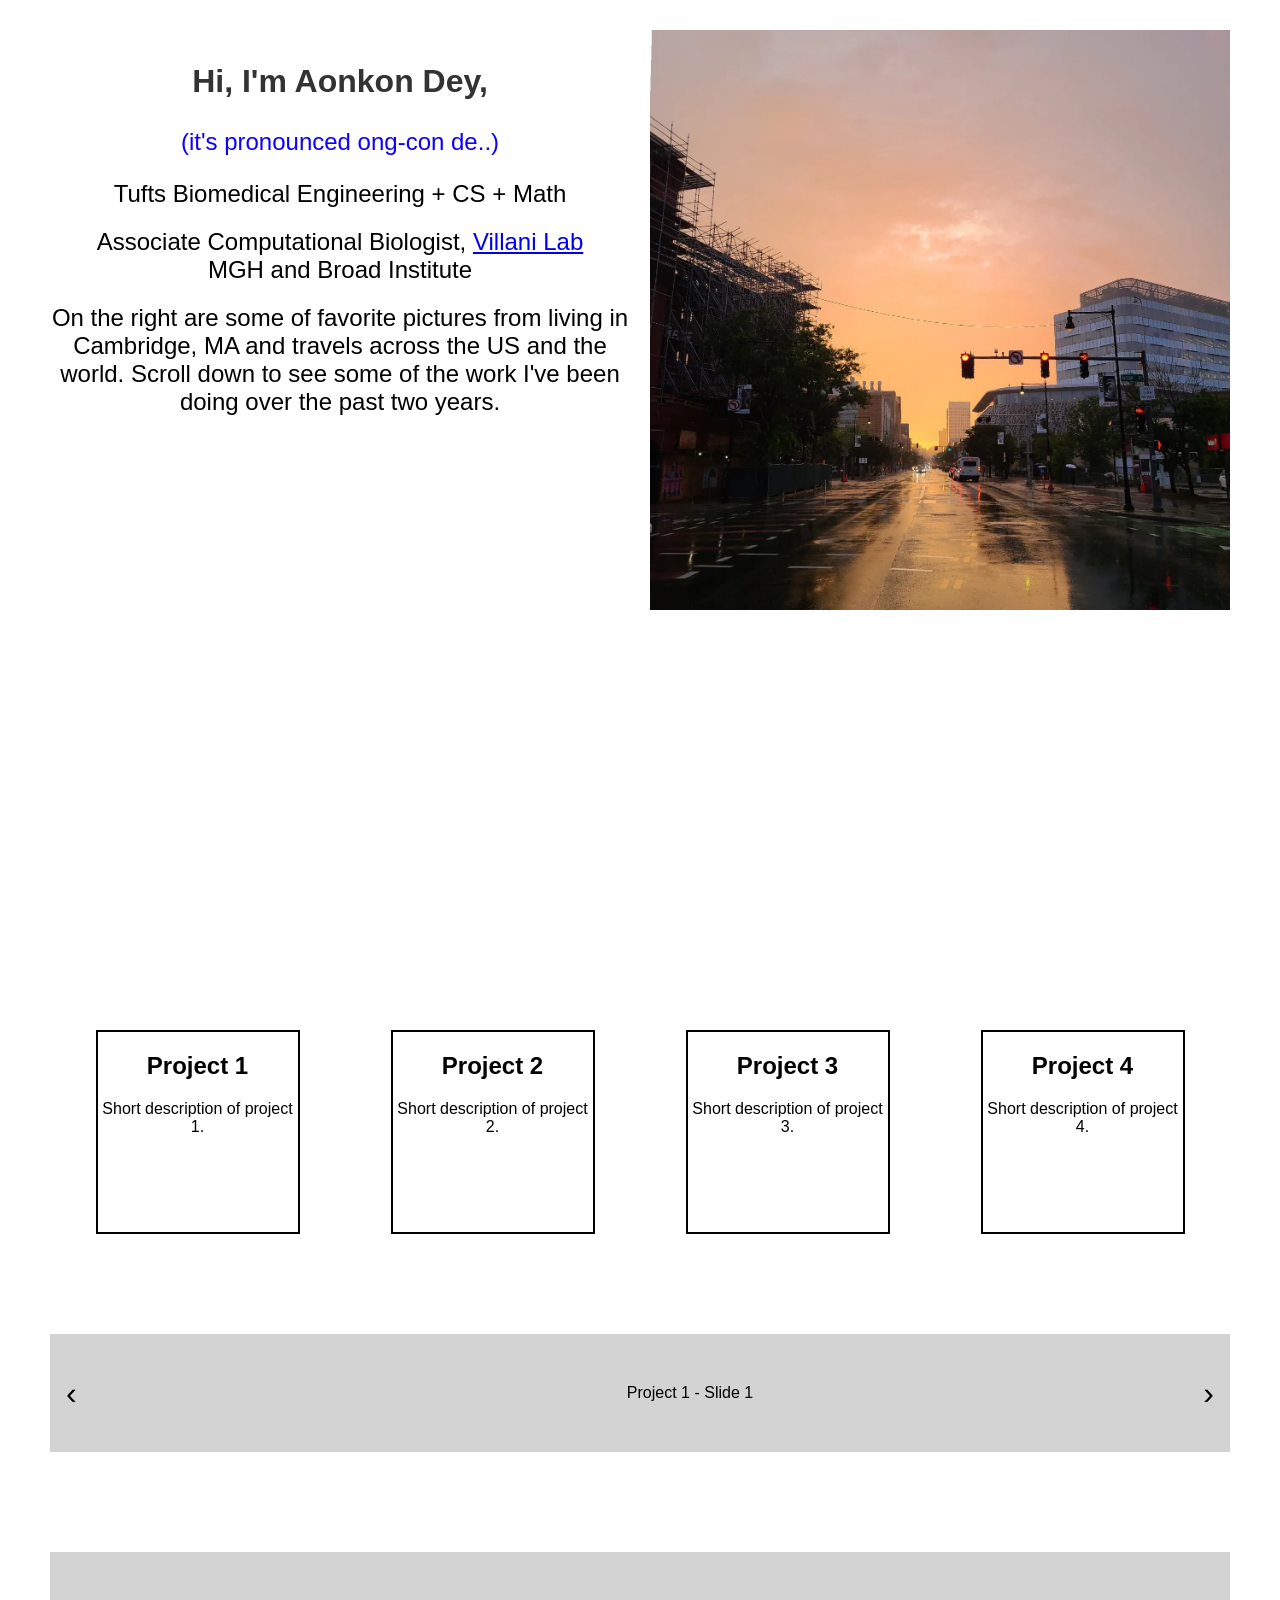
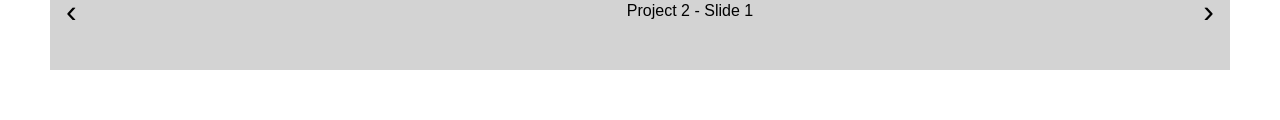
==== index.html @ fad222ec "text alignment" ====
<!DOCTYPE html>
<html lang="en">
<head>
  <meta charset="UTF-8">
  <meta name="viewport" content="width=device-width, initial-scale=1.0">
  <title>Aonkon Dey</title>
  <link rel="stylesheet" href="style.css">
</head>
<body>

  <!-- Intro Section -->
  <section class="intro" id="intro">
    <div class="intro-left">
      <h1 class="intro-text large-text center-text">Hi, I'm Aonkon Dey,</h1>
      <h2 class="intro-text orange-text center-text no-bold">(it's pronounced ong-con de..)</h2>
      <h2 class="no-bold center-text">Tufts Biomedical Engineering + CS + Math </h2>
      <h2 class="center-text no-bold">Associate Computational Biologist,
        <a href="https://villani.mgh.harvard.edu/" target="_blank">Villani Lab</a><br>
        MGH and Broad Institute
      </h2>
      <h2 class="no-bold center-text">On the right are some of favorite pictures from living in Cambridge, MA and travels across the US and the world. 
        Scroll down to see some of the work I've been doing over the past two years. 
      </h2>
    </div>
    <div class="intro-right">
      <div class="image-slider">
        <!-- Images will be dynamically added here by JavaScript -->
      </div>
    </div>
  </section>

  <!-- Project Boxes -->
  <section class="projects" id="projects">
    <div class="project-box" onclick="scrollToSection(1)">
      <h2>Project 1</h2>
      <p>Short description of project 1.</p>
    </div>
    <div class="project-box" onclick="scrollToSection(2)">
      <h2>Project 2</h2>
      <p>Short description of project 2.</p>
    </div>
    <div class="project-box" onclick="scrollToSection(3)">
      <h2>Project 3</h2>
      <p>Short description of project 3.</p>
    </div>
    <div class="project-box" onclick="scrollToSection(4)">
      <h2>Project 4</h2>
      <p>Short description of project 4.</p>
    </div>
  </section>

  <!-- Project Details Sections -->
  <section class="project-detail" id="project-detail-1">
    <div class="carousel">
      <div class="carousel-slide">
        <div class="slide-content">Project 1 - Slide 1</div>
        <div class="slide-content">Project 1 - Slide 2</div>
        <div class="slide-content">Project 1 - Slide 3</div>
      </div>
      <button class="prev" onclick="prevSlide()">‹</button>
      <button class="next" onclick="nextSlide()">›</button>
    </div>
  </section>

  <section class="project-detail" id="project-detail-2">
    <div class="carousel">
      <div class="carousel-slide">
        <div class="slide-content">Project 2 - Slide 1</div>
        <div class="slide-content">Project 2 - Slide 2</div>
        <div class="slide-content">Project 2 - Slide 3</div>
      </div>
      <button class="prev" onclick="prevSlide()">‹</button>
      <button class="next" onclick="nextSlide()">›</button>
    </div>
  </section>

  <!-- Add sections 3 and 4 similarly -->

  <script src="script.js"></script>
</body>
</html>
---- style.css ----
body {
  font-family: Arial, sans-serif;
  margin: 0;
  padding: 0;
  box-sizing: border-box;
}


section {
  padding: 50px;
}

/* Global font settings */
body {
  font-family: Arial, sans-serif; /* You can change this to any font */
}

/* Default styles for intro text */
.intro-text {
  font-size: 1.5rem;  /* Base size */
  line-height: 1.5;
  color: #333;
}

/* Custom styles without bold */
.no-bold {
  font-weight: normal;  /* Not bold */
}

/* Custom styles with orange color */
.orange-text {
  color: rgb(13, 0, 255);
}

/* Larger text */
.large-text {
  font-size: 2rem;
}

/* Smaller text */
.small-text {
  font-size: 1rem;
}

/* Custom font example */
.custom-font {
  font-family: 'Courier New', Courier, monospace;  /* Example custom font */
}

/* Centered text */
.center-text {
  text-align: center;
}

.intro {
  display: flex;
  justify-content: space-between;
  align-items: flex-start; /* Align text near the top */
  height: 100vh;
  padding-top: 30px; /* Push the text upwards */
}

.intro-left {
  flex: 1;
}

/* Text Styling */
.intro-left {
  flex: 1;
  margin-right: 20px;  /* Add space between text and image */
}

h1 {
  font-size: 2.5rem;
  margin-bottom: 10px;
}

@keyframes slide {
  0% { opacity: 1; }
  33% { opacity: 0; }
  66% { opacity: 0; }
  100% { opacity: 1; }
}

.projects {
  display: flex;
  justify-content: space-around;
}

.project-box {
  width: 200px;
  height: 200px;
  border: 2px solid black;
  text-align: center;
  transition: transform 0.3s;
}

.project-box:hover {
  transform: scale(1.2);
}

.carousel {
  position: relative;
  width: 100%;
  overflow: hidden;
}

.carousel-slide {
  display: flex;
  transition: transform 0.5s ease-in-out;
}

.slide-content {
  min-width: 100%;
  text-align: center;
  background: lightgrey;
  padding: 50px;
}

.prev, .next {
  position: absolute;
  top: 50%;
  transform: translateY(-50%);
  background: none;
  border: none;
  font-size: 2rem;
  cursor: pointer;
}

.prev {
  left: 10px;
}

.next {
  right: 10px;
}
.intro-right {
  flex: 1;
  display: flex;
  justify-content: center;
  align-items: center;
  height: 100vh; /* Ensure this matches the height of the section */
}

.image-slider {
  width: 100%;
  height: 100%;
  position: relative;
  overflow: hidden;
}

.image-slider img {
  width: 100%;
  height: auto;
  position: absolute;
  top: 0;
  left: 0;
  opacity: 0;
  transition: opacity 2s ease-in-out;
}

.image-slider img:first-child {
  opacity: 1; /* Ensure the first image is shown on load */
}
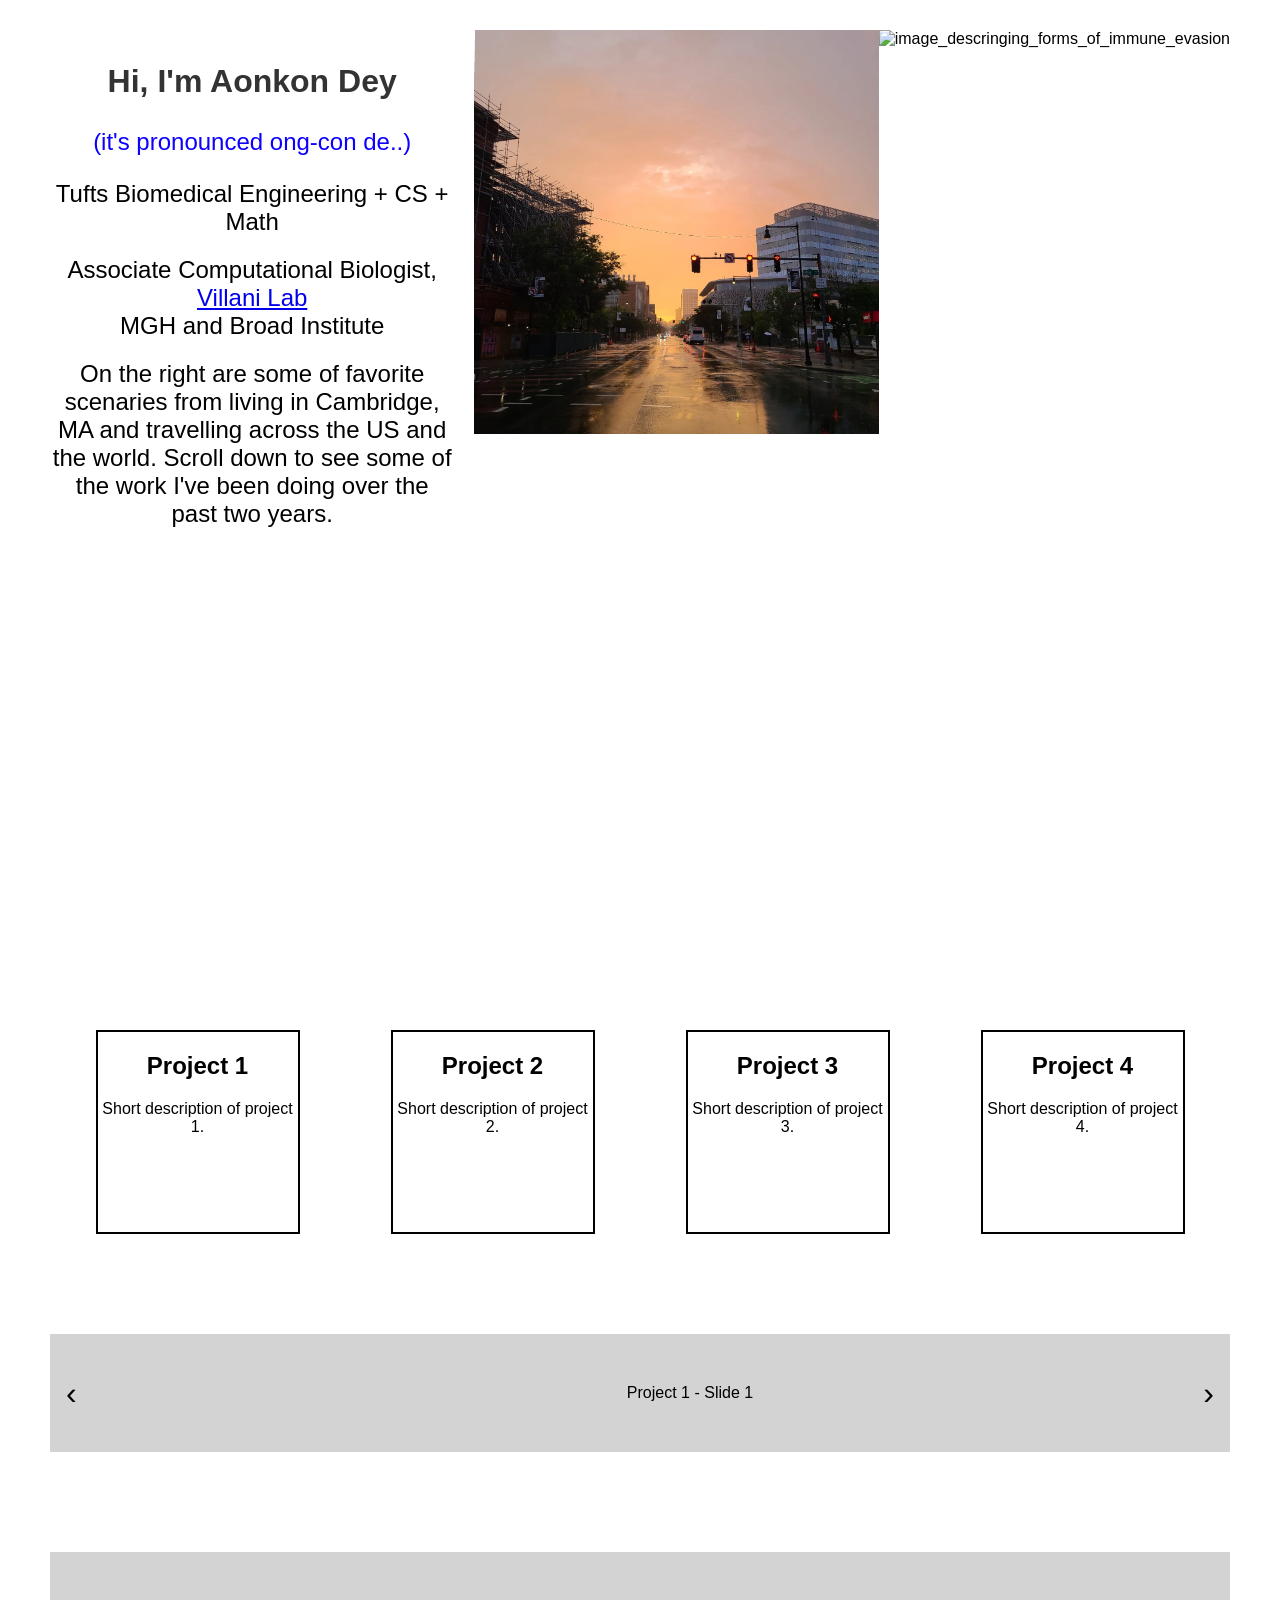
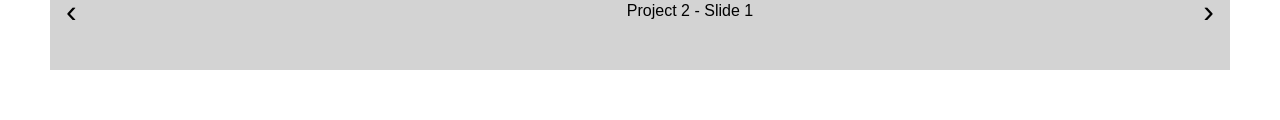
==== commit e08a0d31: "add project context" ====
--- a/index.html
+++ b/index.html
@@ -11,14 +11,14 @@
   <!-- Intro Section -->
   <section class="intro" id="intro">
     <div class="intro-left">
-      <h1 class="intro-text large-text center-text">Hi, I'm Aonkon Dey,</h1>
+      <h1 class="intro-text large-text center-text">Hi, I'm Aonkon Dey</h1>
       <h2 class="intro-text orange-text center-text no-bold">(it's pronounced ong-con de..)</h2>
       <h2 class="no-bold center-text">Tufts Biomedical Engineering + CS + Math </h2>
       <h2 class="center-text no-bold">Associate Computational Biologist,
         <a href="https://villani.mgh.harvard.edu/" target="_blank">Villani Lab</a><br>
         MGH and Broad Institute
       </h2>
-      <h2 class="no-bold center-text">On the right are some of favorite pictures from living in Cambridge, MA and travels across the US and the world. 
+      <h2 class="no-bold center-text">On the right are some of favorite scenaries from living in Cambridge, MA and travelling across the US and the world. 
         Scroll down to see some of the work I've been doing over the past two years. 
       </h2>
     </div>
@@ -26,6 +26,9 @@
       <div class="image-slider">
         <!-- Images will be dynamically added here by JavaScript -->
       </div>
+    </div>
+    <div class="full-width-image">
+      <img src="projects_page_1/tumor_immunology.png" alt="image_descringing_forms_of_immune_evasion">
     </div>
   </section>
 
--- a/style.css
+++ b/style.css
@@ -162,3 +162,9 @@
 .image-slider img:first-child {
   opacity: 1; /* Ensure the first image is shown on load */
 }
+
+.full-width-image img {
+  width: 100%;
+  height: auto;
+  display: block;
+}
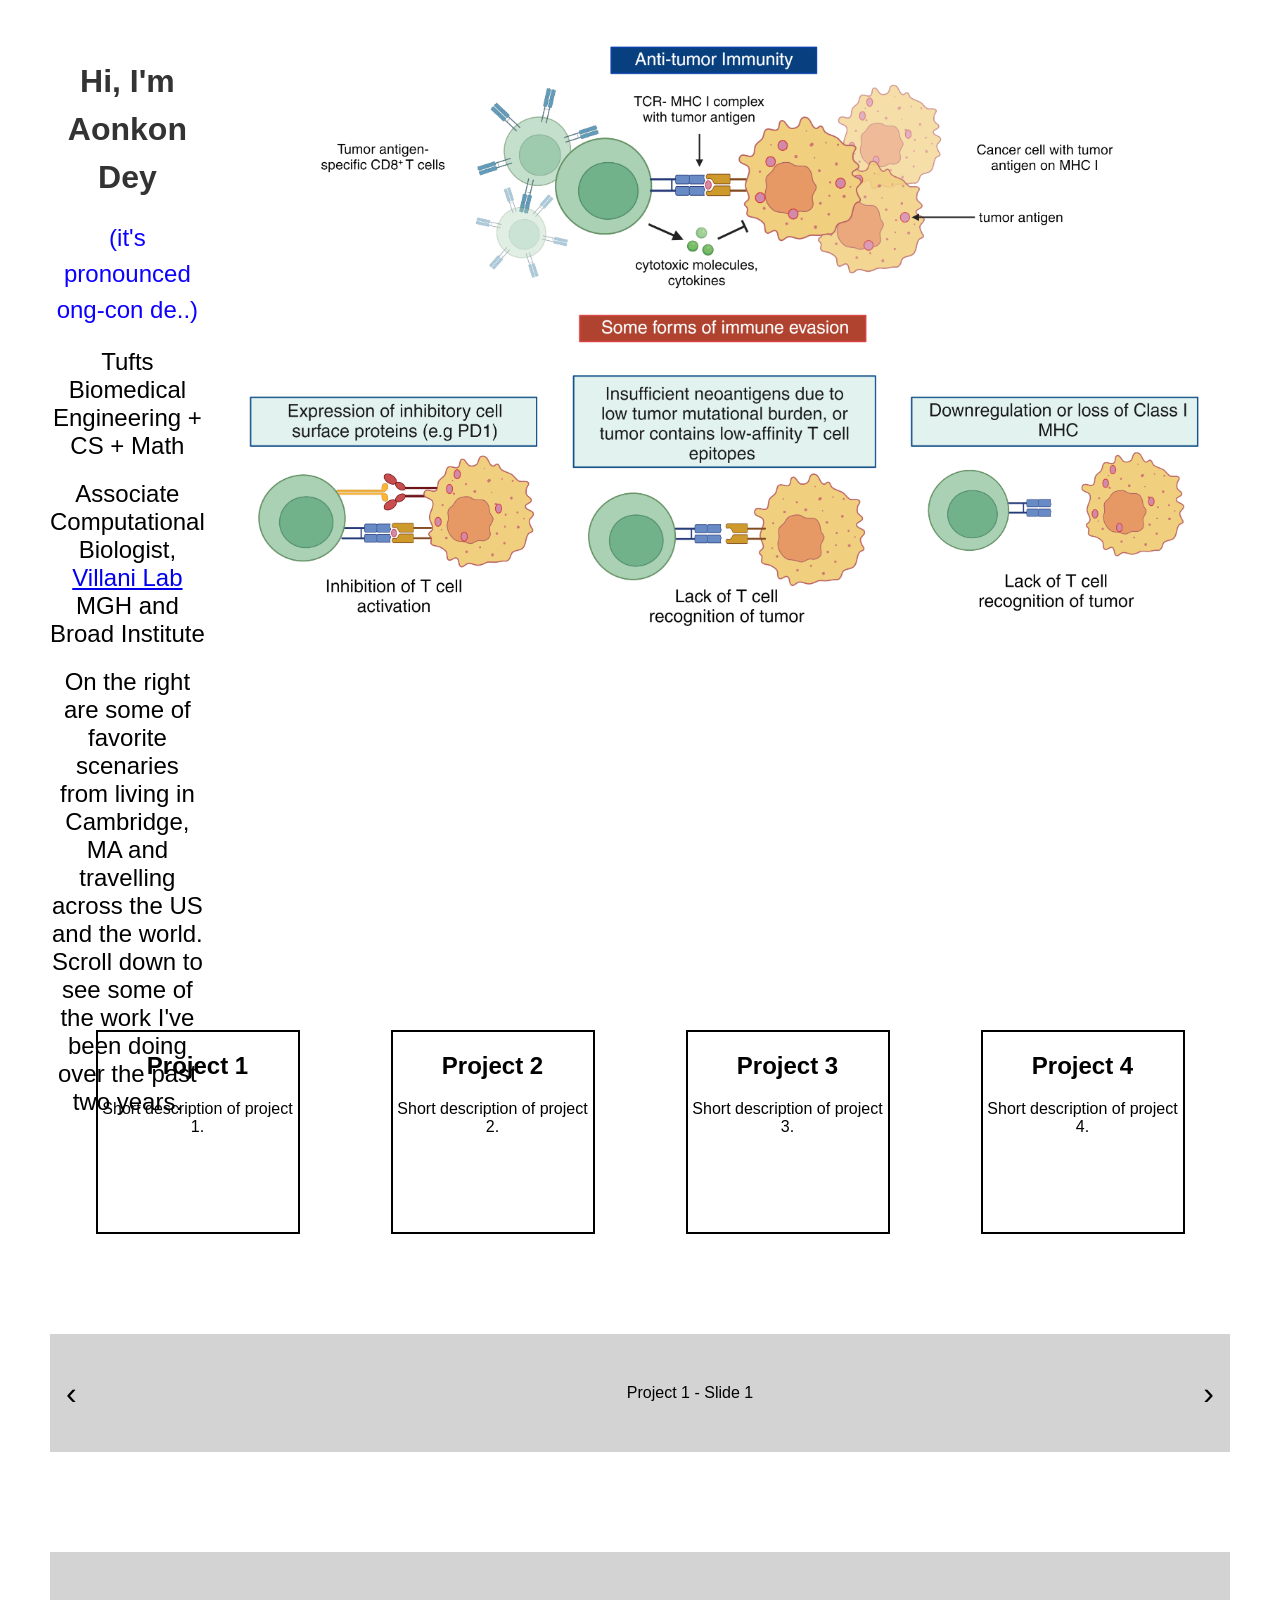
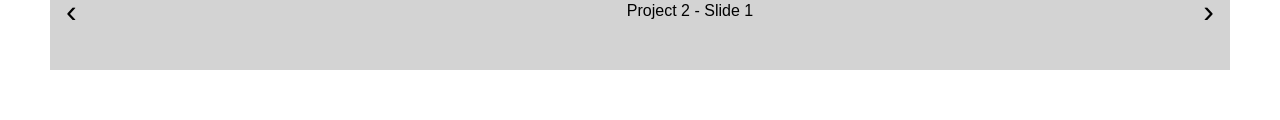
==== commit a0f77cb1: "fix image link" ====
--- a/index.html
+++ b/index.html
@@ -28,7 +28,7 @@
       </div>
     </div>
     <div class="full-width-image">
-      <img src="projects_page_1/tumor_immunology.png" alt="image_descringing_forms_of_immune_evasion">
+      <img src="images/projects_page_1/tumor_immunology.png" alt="image_descringing_forms_of_immune_evasion">
     </div>
   </section>
 
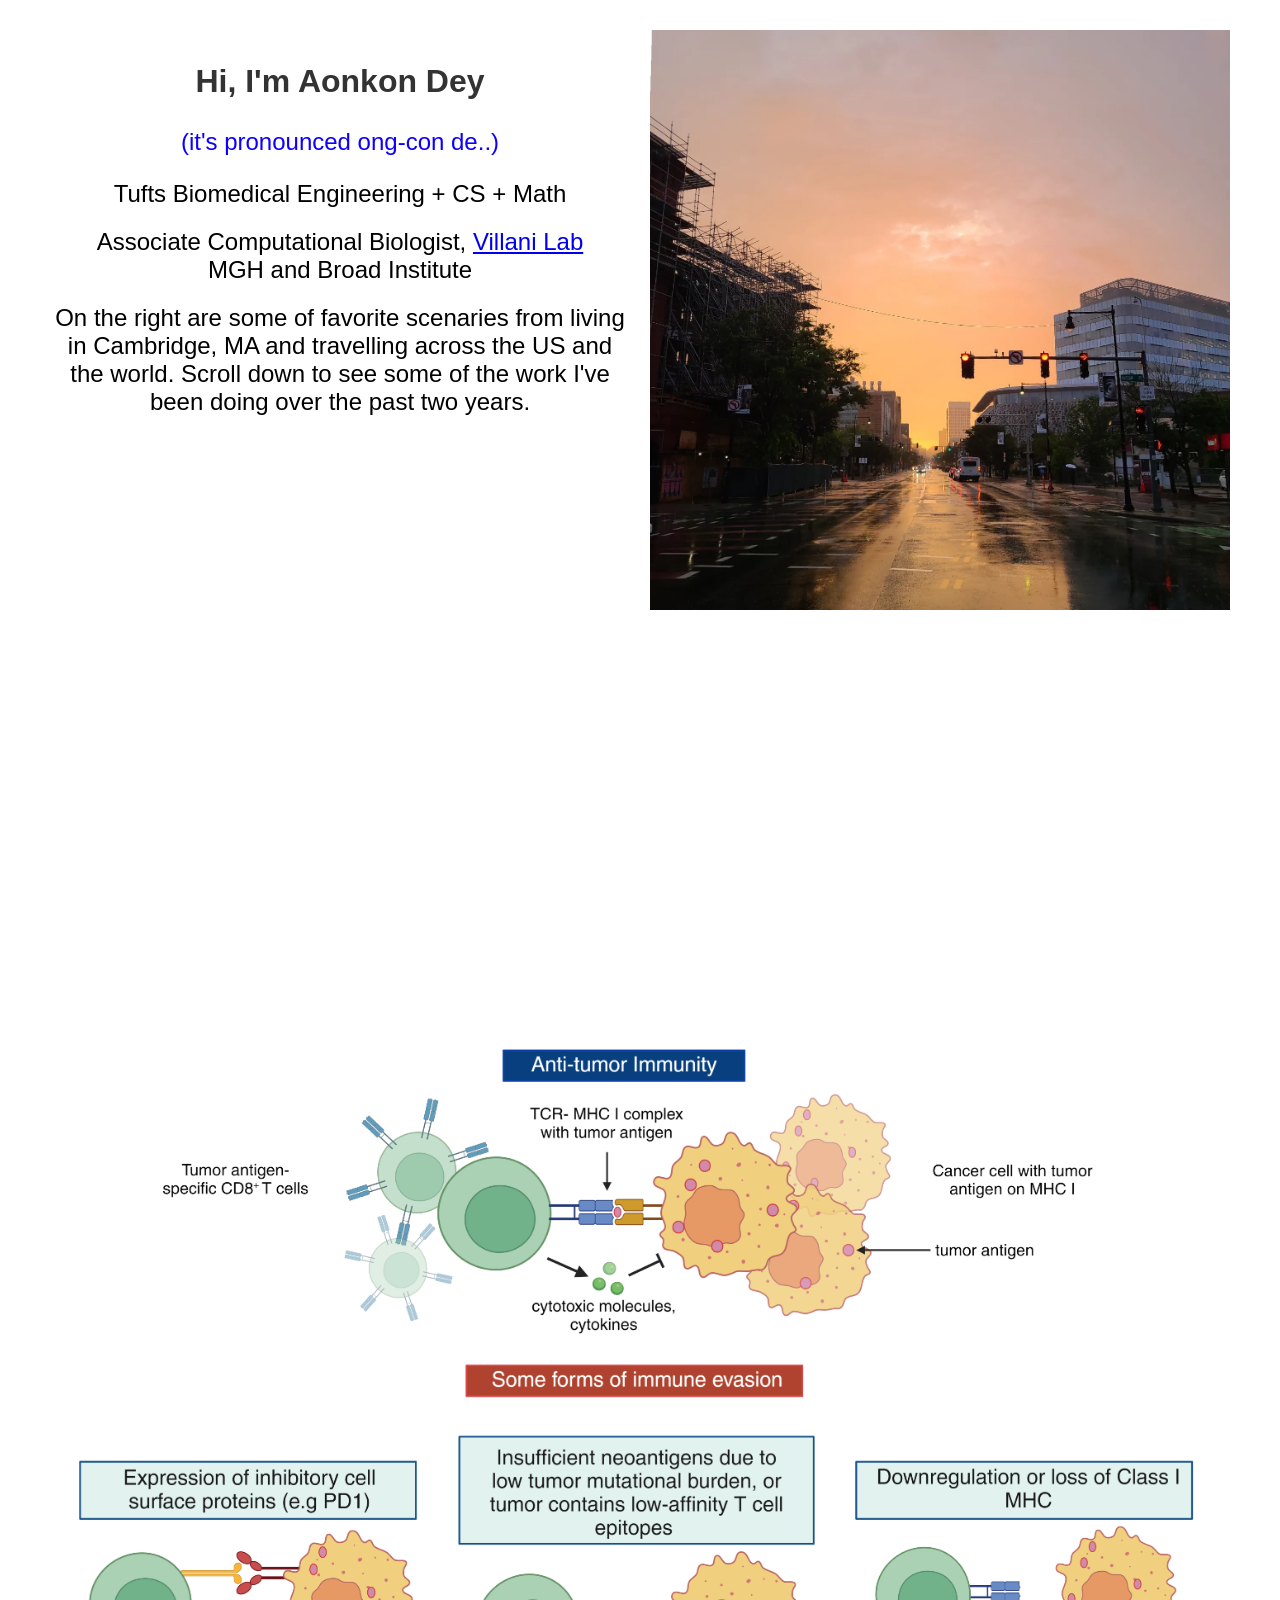
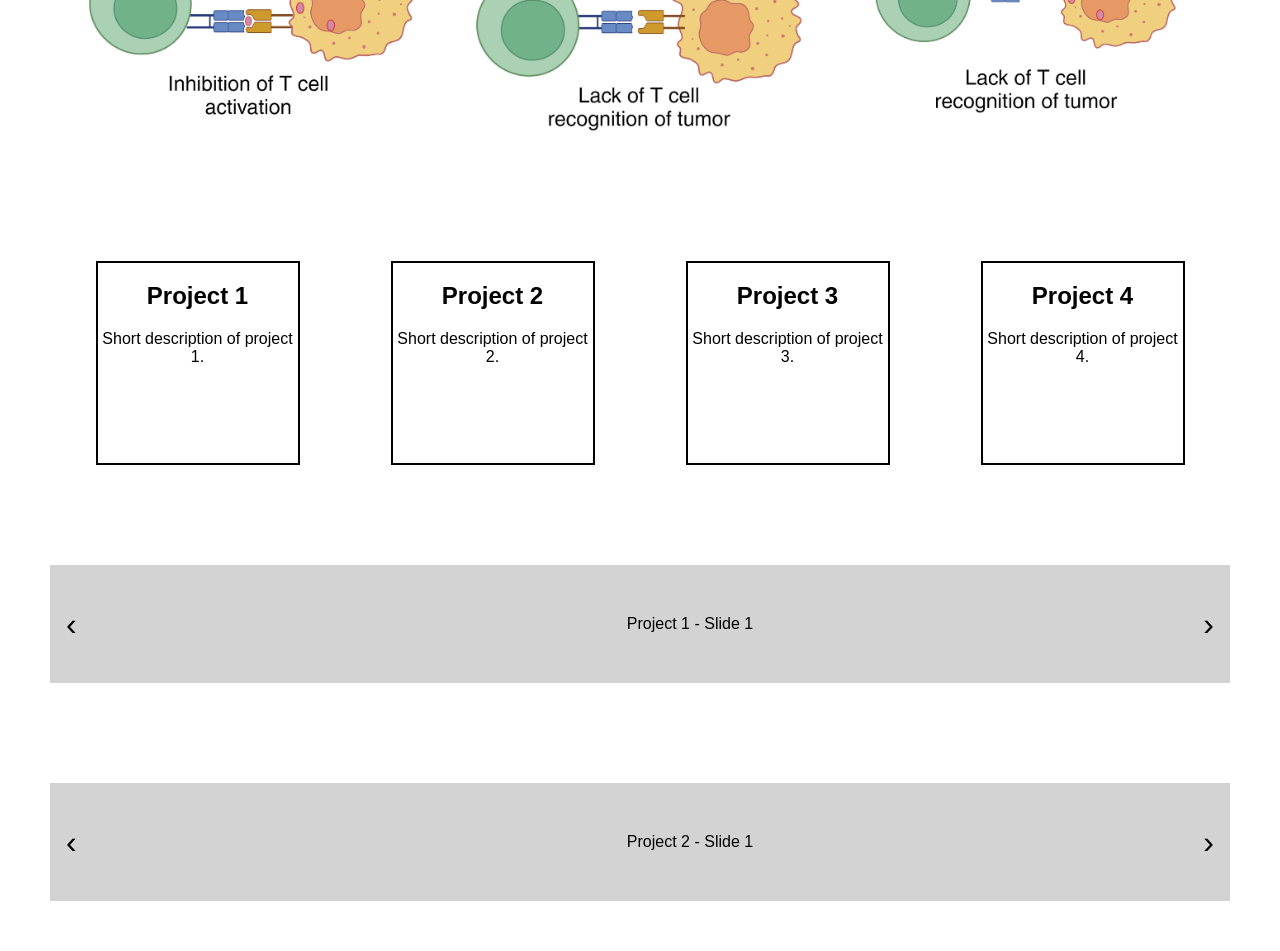
==== commit 828a0fa1: "fix image position" ====
--- a/index.html
+++ b/index.html
@@ -27,11 +27,13 @@
         <!-- Images will be dynamically added here by JavaScript -->
       </div>
     </div>
-    <div class="full-width-image">
-      <img src="images/projects_page_1/tumor_immunology.png" alt="image_descringing_forms_of_immune_evasion">
-    </div>
+
   </section>
-
+<section id="projects">
+  <div class="full-width-image">
+    <img src="images/projects_page_1/tumor_immunology.png" alt="image_descringing_forms_of_immune_evasion">
+  </div>
+</section>
   <!-- Project Boxes -->
   <section class="projects" id="projects">
     <div class="project-box" onclick="scrollToSection(1)">
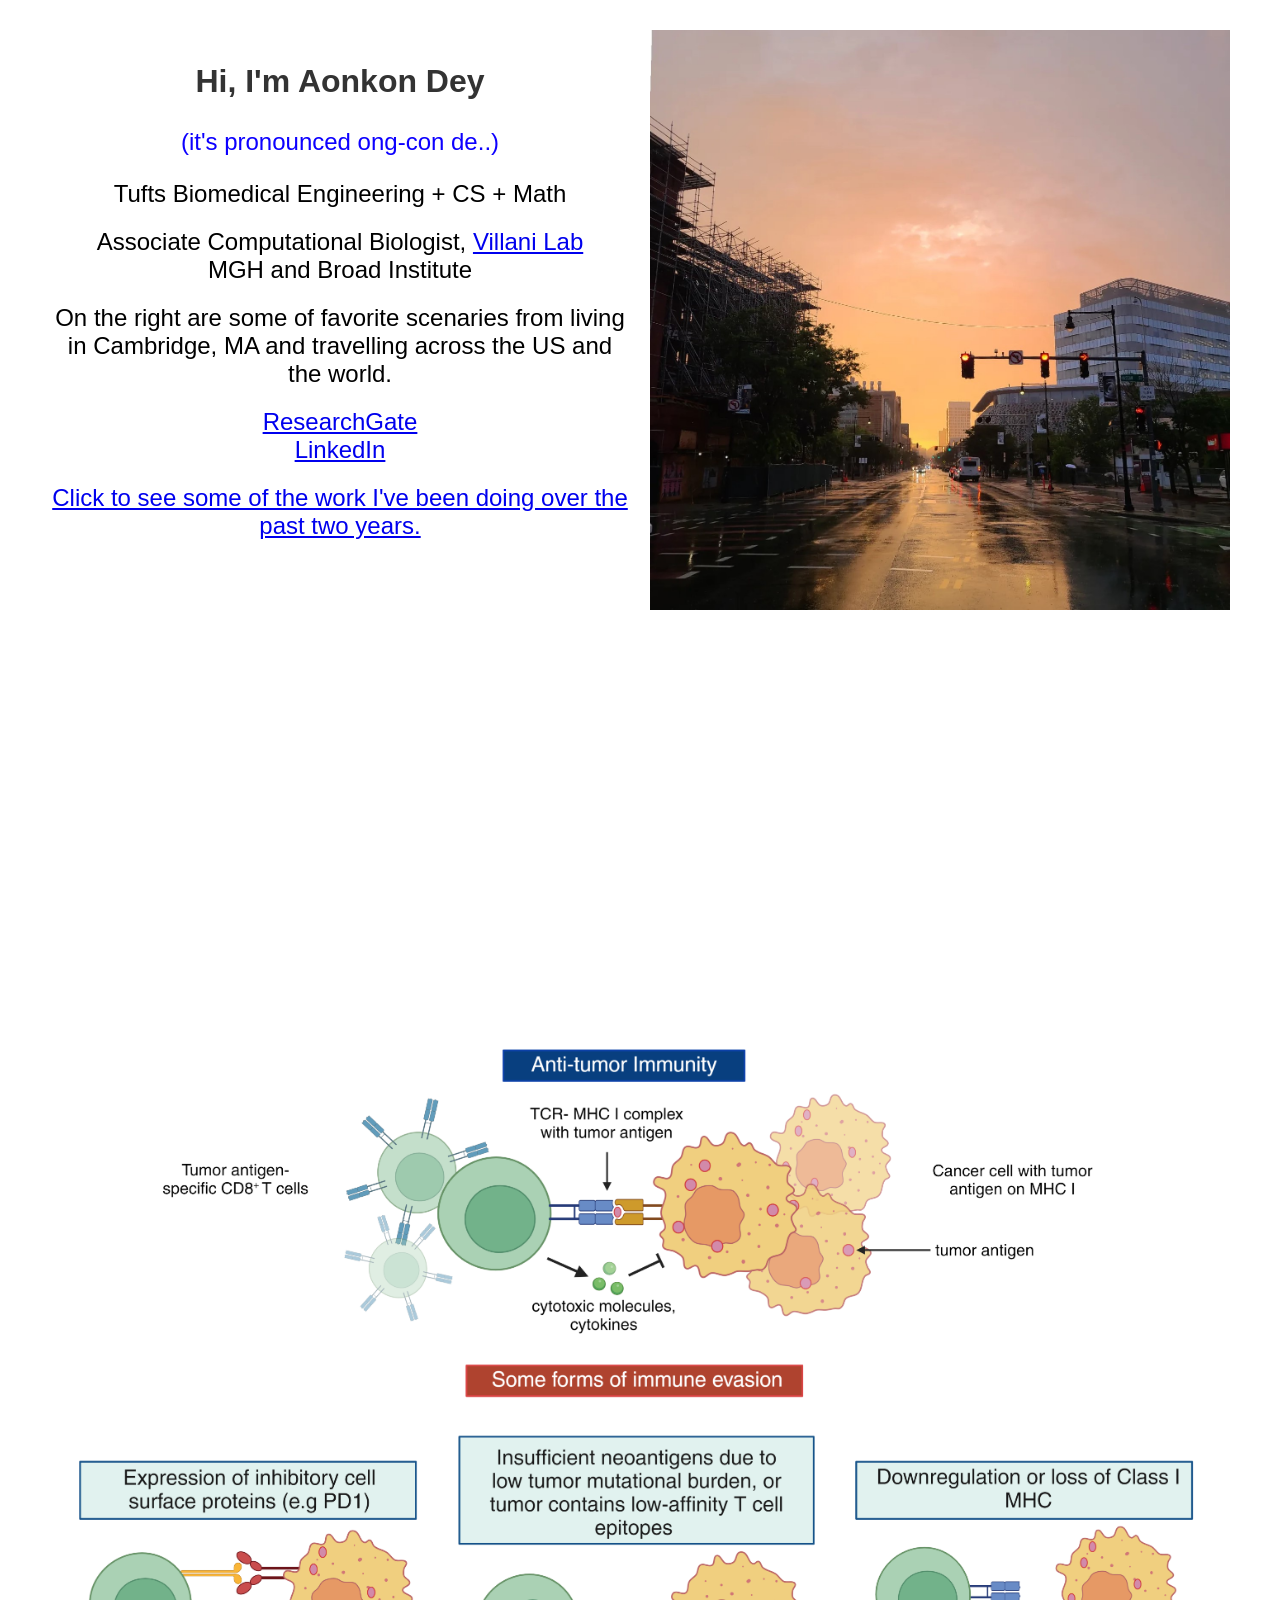
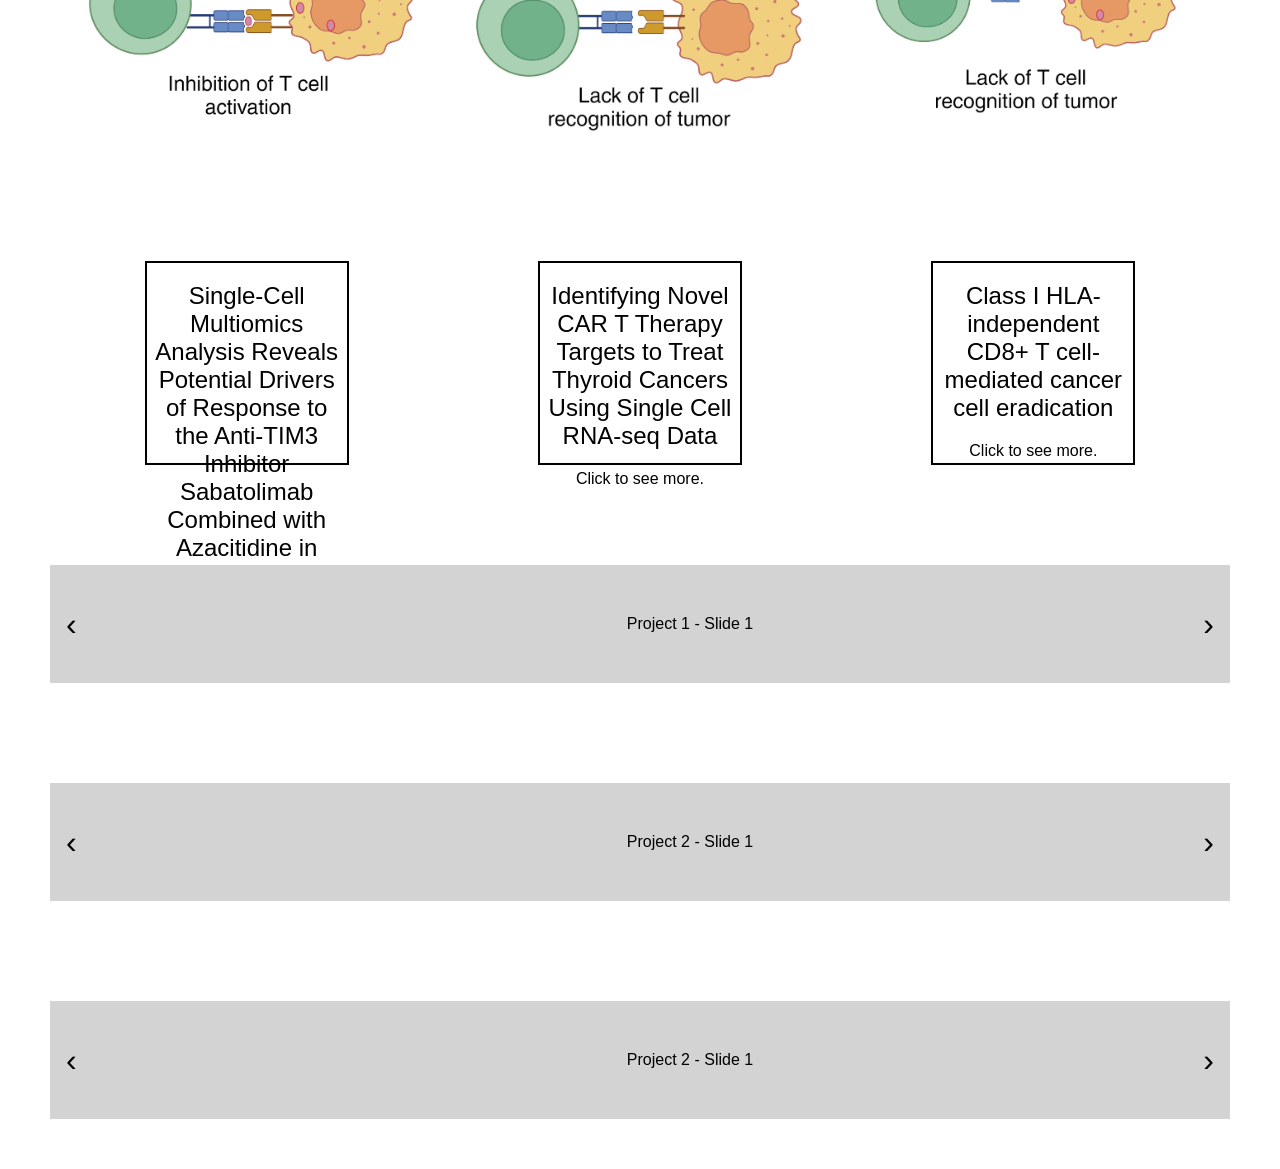
==== commit 2b42bec7: "add more content" ====
--- a/index.html
+++ b/index.html
@@ -19,7 +19,14 @@
         MGH and Broad Institute
       </h2>
       <h2 class="no-bold center-text">On the right are some of favorite scenaries from living in Cambridge, MA and travelling across the US and the world. 
-        Scroll down to see some of the work I've been doing over the past two years. 
+      </h2>
+      <h2 class="center-text no-bold">
+        <a href="https://www.researchgate.net/profile/Aonkon-Dey" target="_blank">ResearchGate</a><br>
+        <a href="https://www.linkedin.com/in/aonkon-dey/" target="_blank">LinkedIn</a><br>
+
+      </h2>
+      <h2 class="no-bold center-text">
+        <a href="#projects_premise" class="scroll-link">Click to see some of the work I've been doing over the past two years.</a>
       </h2>
     </div>
     <div class="intro-right">
@@ -29,7 +36,7 @@
     </div>
 
   </section>
-<section id="projects">
+<section id="projects_premise">
   <div class="full-width-image">
     <img src="images/projects_page_1/tumor_immunology.png" alt="image_descringing_forms_of_immune_evasion">
   </div>
@@ -37,20 +44,16 @@
   <!-- Project Boxes -->
   <section class="projects" id="projects">
     <div class="project-box" onclick="scrollToSection(1)">
-      <h2>Project 1</h2>
-      <p>Short description of project 1.</p>
+      <h2 class="center-text no-bold">Single-Cell Multiomics Analysis Reveals Potential Drivers of Response to the Anti-TIM3 Inhibitor Sabatolimab Combined with Azacitidine in MDS and CMML</h2>
+      <p>Click to see more.</p>
     </div>
     <div class="project-box" onclick="scrollToSection(2)">
-      <h2>Project 2</h2>
-      <p>Short description of project 2.</p>
+      <h2 class="center-text no-bold">Identifying Novel CAR T Therapy Targets to Treat Thyroid Cancers Using Single Cell RNA-seq Data</h2>
+      <p>Click to see more.</p>
     </div>
     <div class="project-box" onclick="scrollToSection(3)">
-      <h2>Project 3</h2>
-      <p>Short description of project 3.</p>
-    </div>
-    <div class="project-box" onclick="scrollToSection(4)">
-      <h2>Project 4</h2>
-      <p>Short description of project 4.</p>
+      <h2 class="center-text no-bold">Class I HLA-independent CD8+ T cell-mediated cancer cell eradication</h2>
+      <p>Click to see more.</p>
     </div>
   </section>
 
@@ -79,7 +82,18 @@
     </div>
   </section>
 
-  <!-- Add sections 3 and 4 similarly -->
+  <section class="project-detail" id="project-detail-2">
+    <div class="carousel">
+      <div class="carousel-slide">
+        <div class="slide-content">Project 2 - Slide 1</div>
+        <div class="slide-content">Project 2 - Slide 2</div>
+        <div class="slide-content">Project 2 - Slide 3</div>
+      </div>
+      <button class="prev" onclick="prevSlide()">‹</button>
+      <button class="next" onclick="nextSlide()">›</button>
+    </div>
+  </section>
+
 
   <script src="script.js"></script>
 </body>
--- a/style.css
+++ b/style.css
@@ -31,6 +31,7 @@
 .orange-text {
   color: rgb(13, 0, 255);
 }
+
 
 /* Larger text */
 .large-text {
@@ -168,3 +169,7 @@
   height: auto;
   display: block;
 }
+
+html {
+  scroll-behavior: smooth;
+}
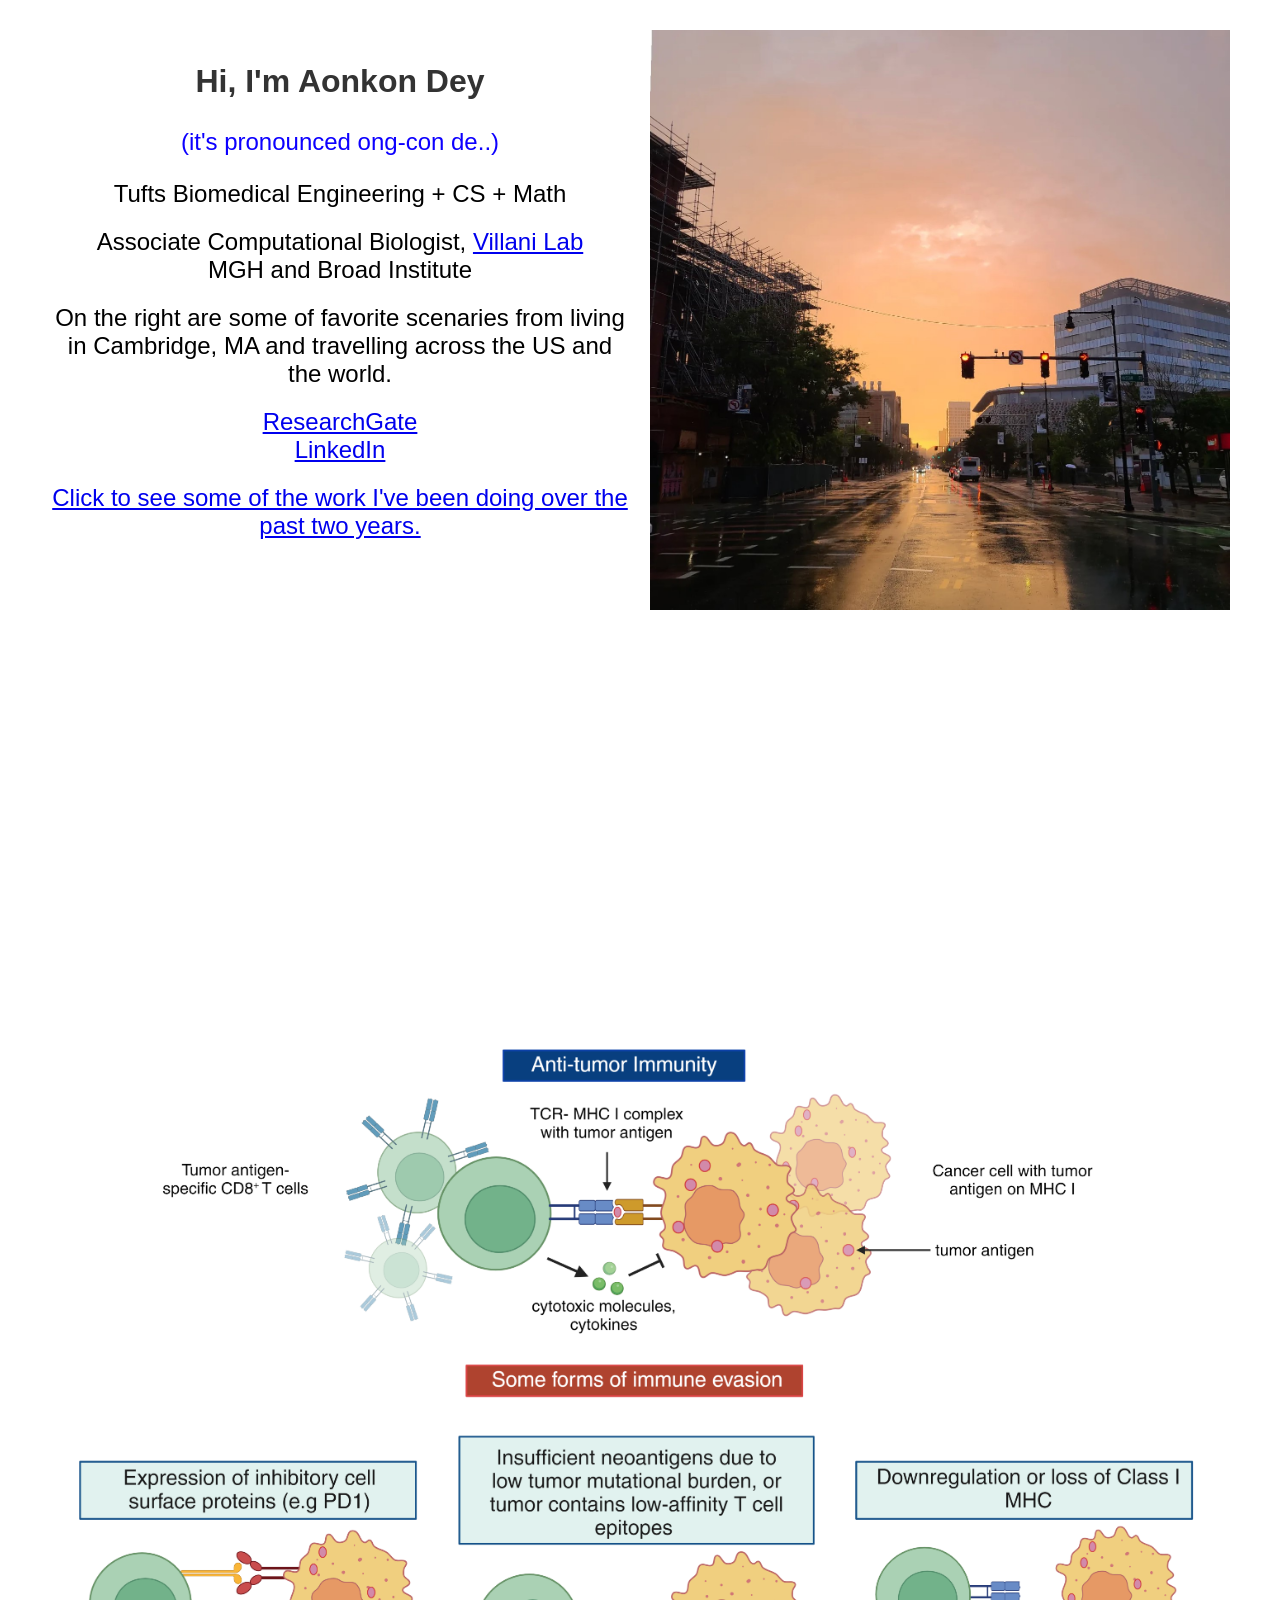
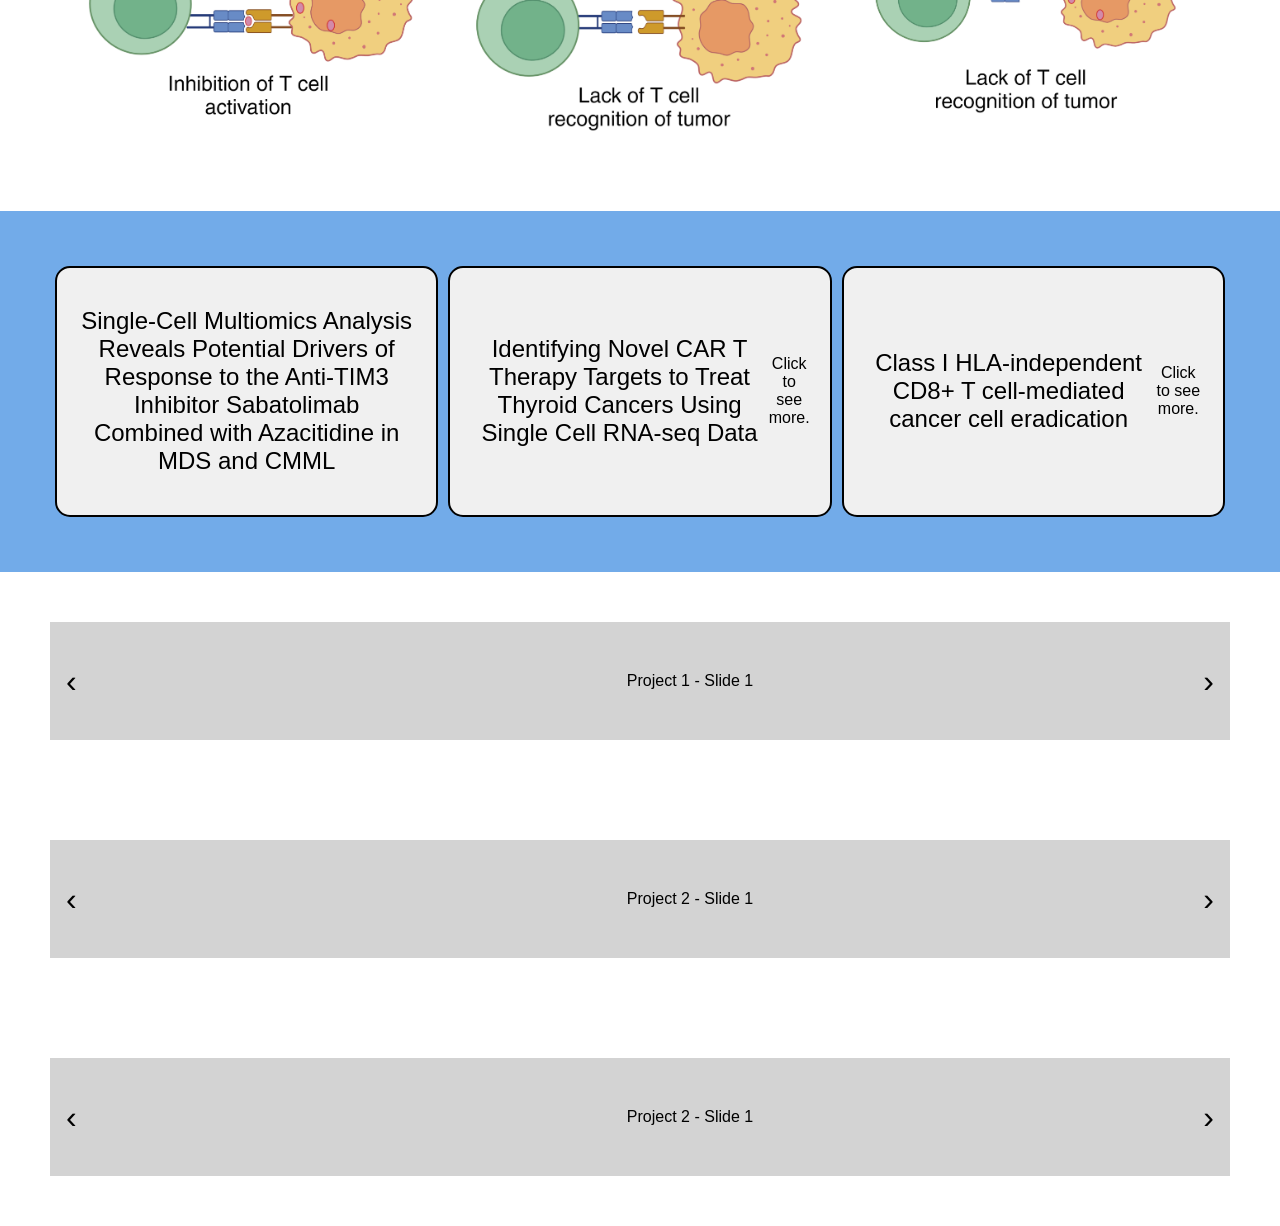
==== commit 1fb8cb9b: "stuff" ====
--- a/index.html
+++ b/index.html
@@ -45,7 +45,7 @@
   <section class="projects" id="projects">
     <div class="project-box" onclick="scrollToSection(1)">
       <h2 class="center-text no-bold">Single-Cell Multiomics Analysis Reveals Potential Drivers of Response to the Anti-TIM3 Inhibitor Sabatolimab Combined with Azacitidine in MDS and CMML</h2>
-      <p>Click to see more.</p>
+      <div class="description">Click to see more.</div>
     </div>
     <div class="project-box" onclick="scrollToSection(2)">
       <h2 class="center-text no-bold">Identifying Novel CAR T Therapy Targets to Treat Thyroid Cancers Using Single Cell RNA-seq Data</h2>
--- a/style.css
+++ b/style.css
@@ -86,18 +86,52 @@
 .projects {
   display: flex;
   justify-content: space-around;
+  background-color: #72abe9
 }
 
 .project-box {
-  width: 200px;
-  height: 200px;
+  width: 400px; /* Same width for all boxes */
+  min-height: 200px; /* Set a reasonable minimum height */
+  background-color: #f0f0f0; /* Light background color */
   border: 2px solid black;
-  text-align: center;
-  transition: transform 0.3s;
+  border-radius: 15px; /* Rounded corners */
+  display: flex;
+  justify-content: center;
+  align-items: center;
+  text-align: center;
+  padding: 20px;
+  margin: 5px; /* Add space between the boxes */
+  box-sizing: border-box;
+  position: relative; /* For overlaying hidden text */
+  cursor: pointer;
+  transition: background-color 0.3s ease; /* Smooth transition on hover */
+  overflow: hidden;
 }
 
 .project-box:hover {
-  transform: scale(1.2);
+  transform: scale(2);
+}
+
+.project-box .description {
+  position: absolute;
+  top: 0;
+  left: 0;
+  width: 100%;
+  height: 100%;
+  display: flex;
+  justify-content: center;
+  align-items: center;
+  background-color: rgba(0, 0, 0, 0.7); /* Semi-transparent overlay */
+  color: white;
+  padding: 10px;
+  box-sizing: border-box;
+  text-align: center;
+  opacity: 0; /* Hidden initially */
+  transition: opacity 0.3s ease; /* Smooth reveal */
+}
+
+.project-box:hover .description {
+  opacity: 1; /* Reveal on hover */
 }
 
 .carousel {
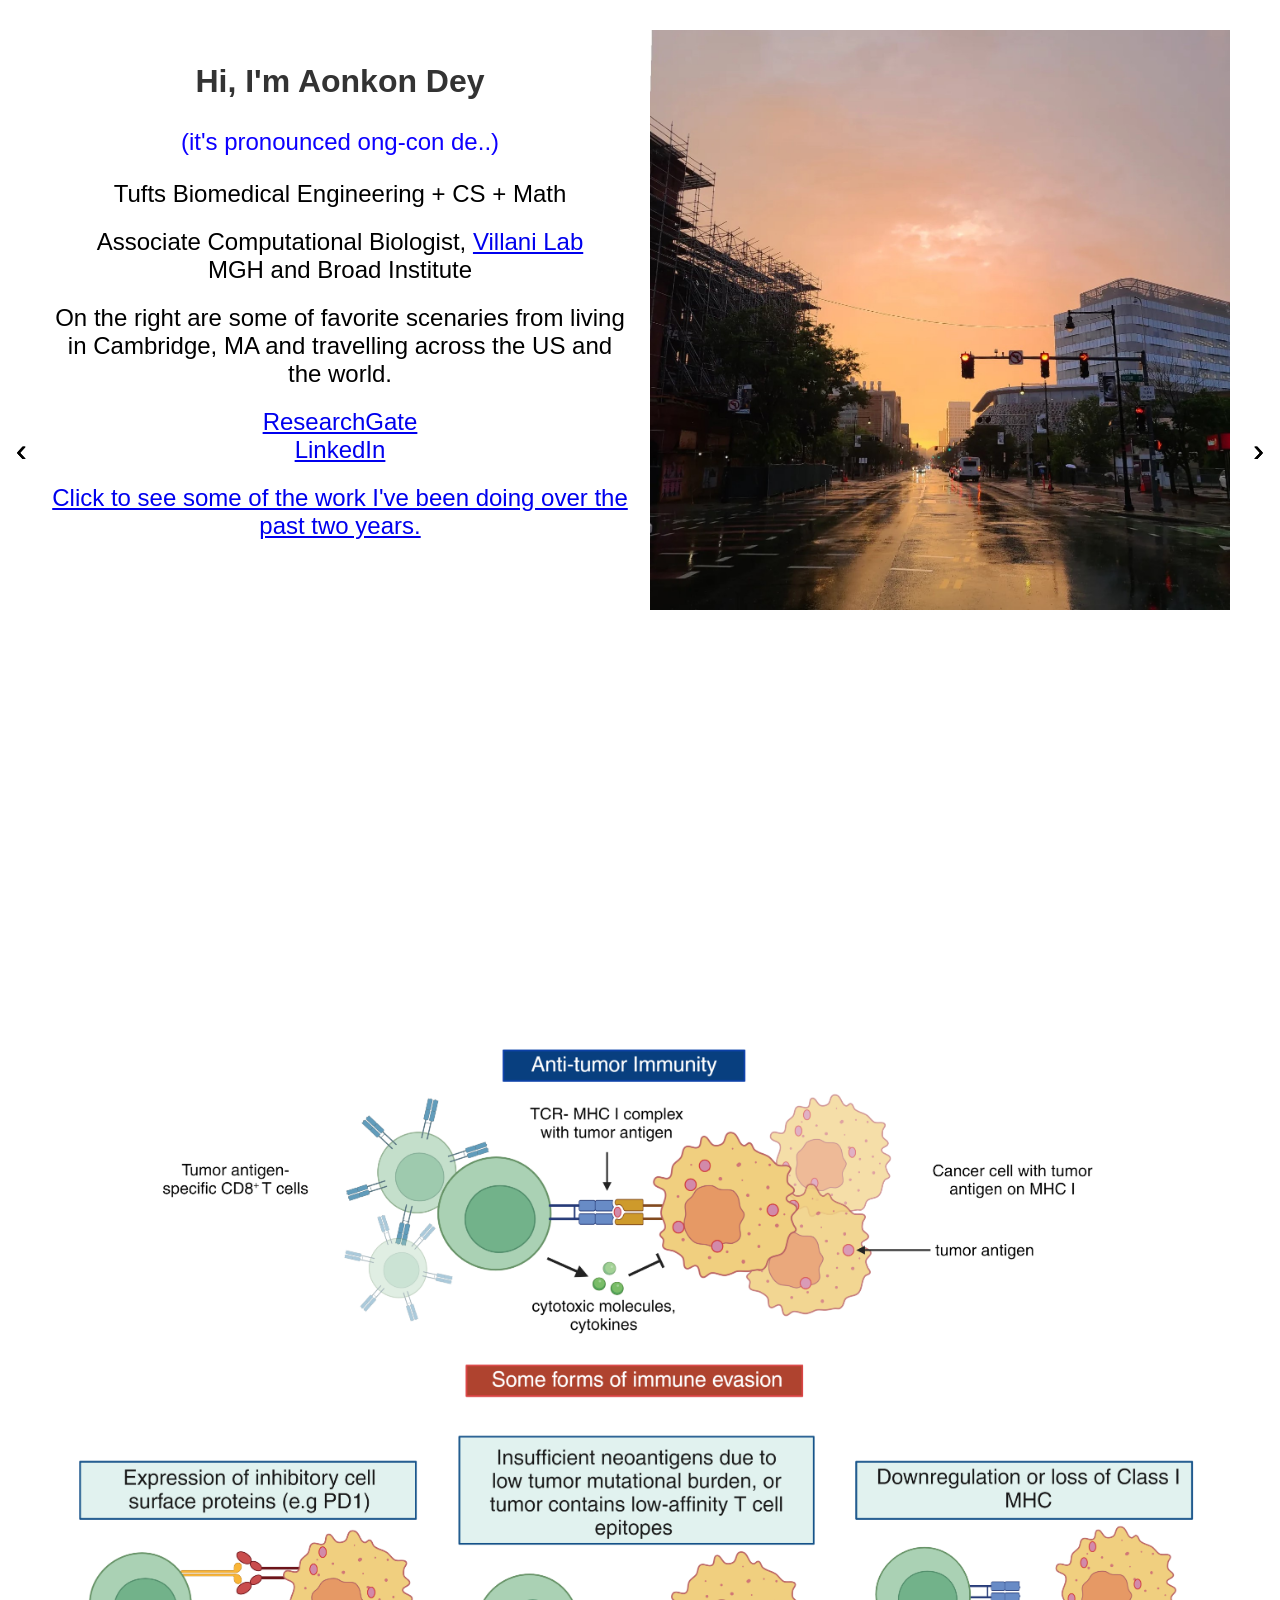
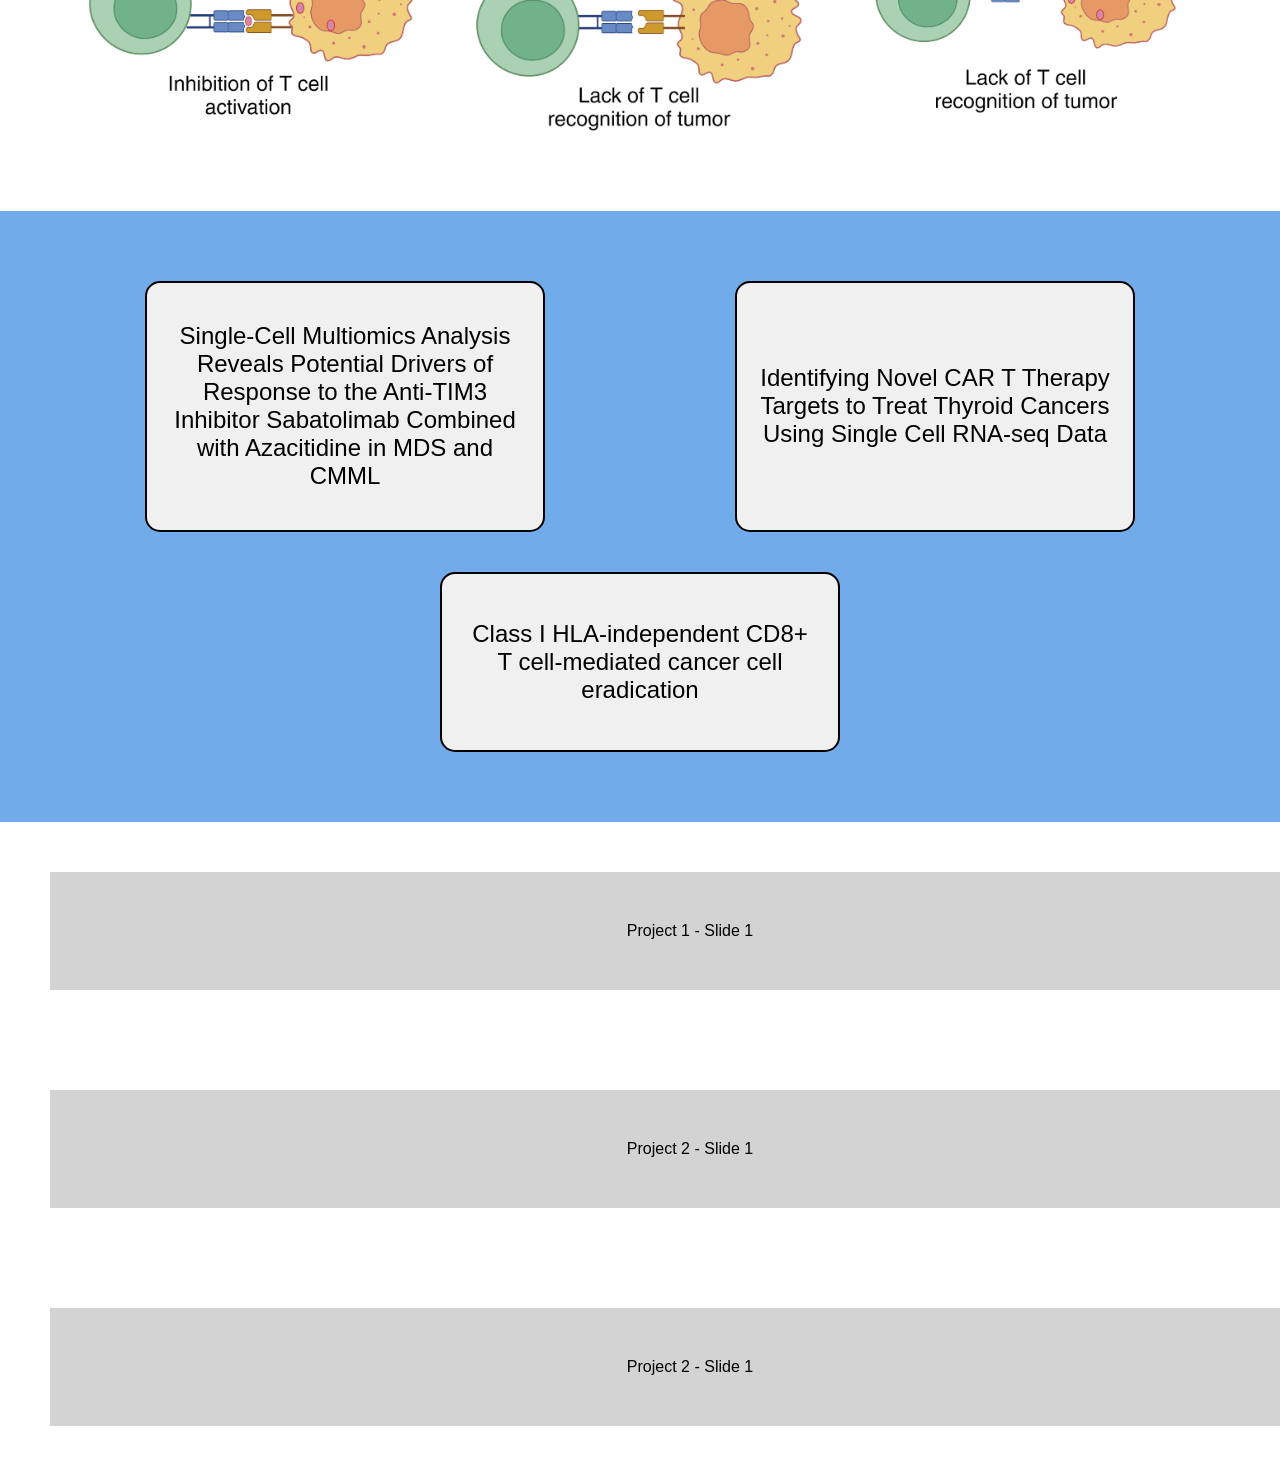
==== commit 2a9fdec8: "more fixing" ====
--- a/index.html
+++ b/index.html
@@ -49,11 +49,11 @@
     </div>
     <div class="project-box" onclick="scrollToSection(2)">
       <h2 class="center-text no-bold">Identifying Novel CAR T Therapy Targets to Treat Thyroid Cancers Using Single Cell RNA-seq Data</h2>
-      <p>Click to see more.</p>
+      <div class="description">Click to see more.</div>
     </div>
     <div class="project-box" onclick="scrollToSection(3)">
       <h2 class="center-text no-bold">Class I HLA-independent CD8+ T cell-mediated cancer cell eradication</h2>
-      <p>Click to see more.</p>
+      <div class="description">Click to see more.</div>
     </div>
   </section>
 
--- a/style.css
+++ b/style.css
@@ -86,12 +86,73 @@
 .projects {
   display: flex;
   justify-content: space-around;
+  background-color: #72abe9;
+  flex-wrap: wrap; /* Allow boxes to wrap on smaller screens */
+}
+
+.project-box {
+  width: 400px; /* Ensure width is applied */
+  min-height: 180px; /* Set a reasonable minimum height */
+  background-color: #f0f0f0;
+  border: 2px solid black;
+  border-radius: 15px;
+  display: flex;
+  justify-content: center;
+  align-items: center;
+  text-align: center;
+  padding: 20px;
+  margin: 20px; /* Increased margin for space between boxes */
+  box-sizing: border-box;
+  position: relative;
+  cursor: pointer;
+  transition: transform 0.3s ease, background-color 0.3s ease;
+  overflow: hidden;
+}
+
+.project-box:hover {
+  transform: scale(1.1); /* Slight increase on hover */
+}
+
+.project-box .description {
+  position: absolute;
+  top: 0;
+  left: 0;
+  width: 100%;
+  height: 100%;
+  display: flex;
+  justify-content: center;
+  align-items: center;
+  background-color: rgba(0, 0, 0, 0.7); /* Semi-transparent overlay */
+  color: white;
+  padding: 10px;
+  box-sizing: border-box;
+  text-align: center;
+  opacity: 0; /* Hidden initially */
+  transition: opacity 0.3s ease;
+}
+
+.project-box p {
+  z-index: 1; /* Ensure original text is above description */
+  transition: opacity 0.3s ease; /* Smooth fade out */
+}
+
+.project-box:hover p {
+  opacity: 0; /* Hide original text on hover */
+}
+
+.project-box:hover .description {
+  opacity: 1; /* Reveal description on hover */
+}
+
+/* .projects {
+  display: flex;
+  justify-content: space-around;
   background-color: #72abe9
 }
 
 .project-box {
   width: 400px; /* Same width for all boxes */
-  min-height: 200px; /* Set a reasonable minimum height */
+  min-height: 180px; /* Set a reasonable minimum height */
   background-color: #f0f0f0; /* Light background color */
   border: 2px solid black;
   border-radius: 15px; /* Rounded corners */
@@ -109,7 +170,7 @@
 }
 
 .project-box:hover {
-  transform: scale(2);
+  transform: scale(1.5);
 }
 
 .project-box .description {
@@ -132,7 +193,7 @@
 
 .project-box:hover .description {
   opacity: 1; /* Reveal on hover */
-}
+} */
 
 .carousel {
   position: relative;
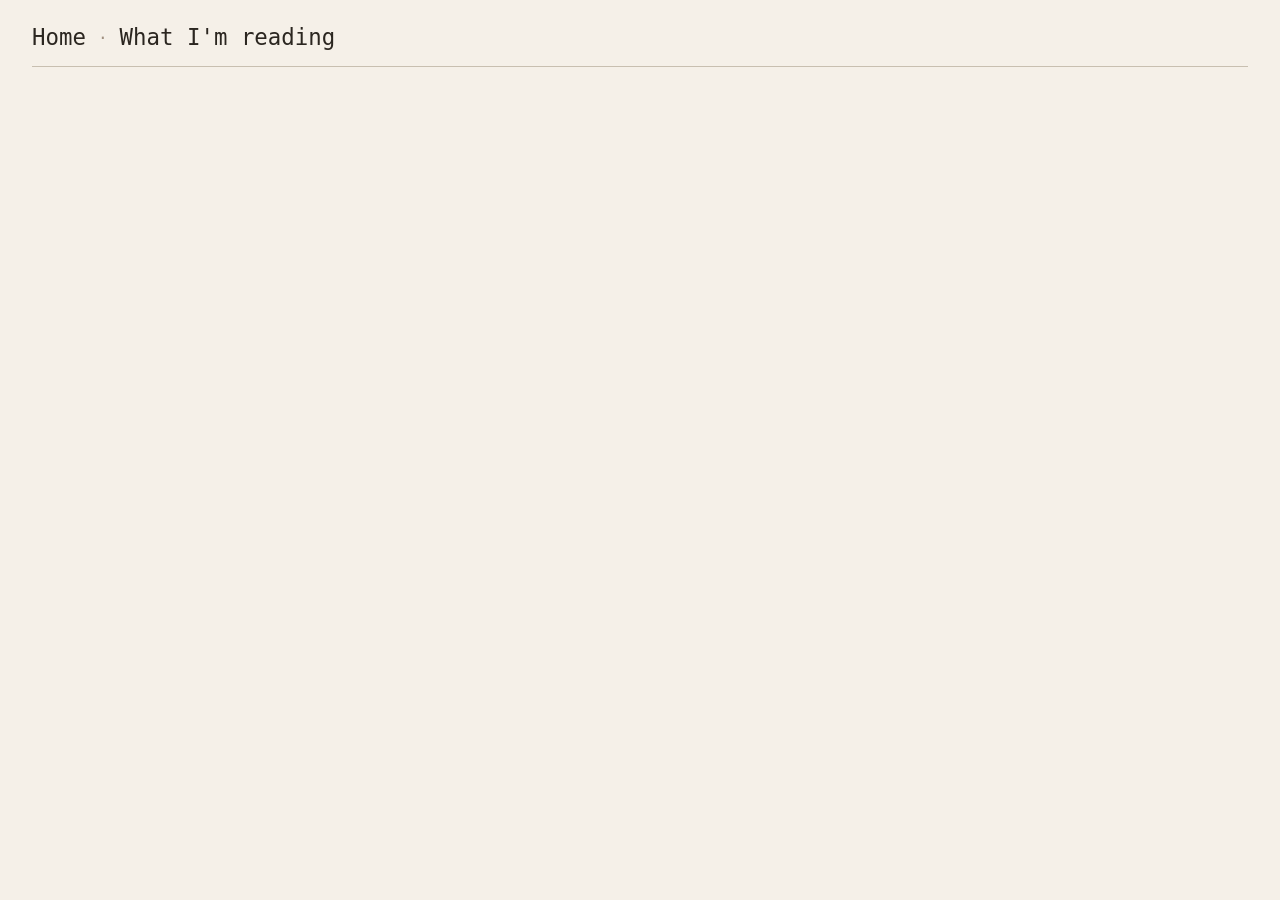
==== commit 561302fa: "Deploy site aonkondey01/personal-site@8e33c114452bb2aea62cb82cdb234689b5904024" ====
--- a/index.html
+++ b/index.html
@@ -1,100 +1 @@
-<!DOCTYPE html>
-<html lang="en">
-<head>
-  <meta charset="UTF-8">
-  <meta name="viewport" content="width=device-width, initial-scale=1.0">
-  <title>Aonkon Dey</title>
-  <link rel="stylesheet" href="style.css">
-</head>
-<body>
-
-  <!-- Intro Section -->
-  <section class="intro" id="intro">
-    <div class="intro-left">
-      <h1 class="intro-text large-text center-text">Hi, I'm Aonkon Dey</h1>
-      <h2 class="intro-text orange-text center-text no-bold">(it's pronounced ong-con de..)</h2>
-      <h2 class="no-bold center-text">Tufts Biomedical Engineering + CS + Math </h2>
-      <h2 class="center-text no-bold">Associate Computational Biologist,
-        <a href="https://villani.mgh.harvard.edu/" target="_blank">Villani Lab</a><br>
-        MGH and Broad Institute
-      </h2>
-      <h2 class="no-bold center-text">On the right are some of favorite scenaries from living in Cambridge, MA and travelling across the US and the world. 
-      </h2>
-      <h2 class="center-text no-bold">
-        <a href="https://www.researchgate.net/profile/Aonkon-Dey" target="_blank">ResearchGate</a><br>
-        <a href="https://www.linkedin.com/in/aonkon-dey/" target="_blank">LinkedIn</a><br>
-
-      </h2>
-      <h2 class="no-bold center-text">
-        <a href="#projects_premise" class="scroll-link">Click to see some of the work I've been doing over the past two years.</a>
-      </h2>
-    </div>
-    <div class="intro-right">
-      <div class="image-slider">
-        <!-- Images will be dynamically added here by JavaScript -->
-      </div>
-    </div>
-
-  </section>
-<section id="projects_premise">
-  <div class="full-width-image">
-    <img src="images/projects_page_1/tumor_immunology.png" alt="image_descringing_forms_of_immune_evasion">
-  </div>
-</section>
-  <!-- Project Boxes -->
-  <section class="projects" id="projects">
-    <div class="project-box" onclick="scrollToSection(1)">
-      <h2 class="center-text no-bold">Single-Cell Multiomics Analysis Reveals Potential Drivers of Response to the Anti-TIM3 Inhibitor Sabatolimab Combined with Azacitidine in MDS and CMML</h2>
-      <div class="description">Click to see more.</div>
-    </div>
-    <div class="project-box" onclick="scrollToSection(2)">
-      <h2 class="center-text no-bold">Identifying Novel CAR T Therapy Targets to Treat Thyroid Cancers Using Single Cell RNA-seq Data</h2>
-      <div class="description">Click to see more.</div>
-    </div>
-    <div class="project-box" onclick="scrollToSection(3)">
-      <h2 class="center-text no-bold">Class I HLA-independent CD8+ T cell-mediated cancer cell eradication</h2>
-      <div class="description">Click to see more.</div>
-    </div>
-  </section>
-
-  <!-- Project Details Sections -->
-  <section class="project-detail" id="project-detail-1">
-    <div class="carousel">
-      <div class="carousel-slide">
-        <div class="slide-content">Project 1 - Slide 1</div>
-        <div class="slide-content">Project 1 - Slide 2</div>
-        <div class="slide-content">Project 1 - Slide 3</div>
-      </div>
-      <button class="prev" onclick="prevSlide()">‹</button>
-      <button class="next" onclick="nextSlide()">›</button>
-    </div>
-  </section>
-
-  <section class="project-detail" id="project-detail-2">
-    <div class="carousel">
-      <div class="carousel-slide">
-        <div class="slide-content">Project 2 - Slide 1</div>
-        <div class="slide-content">Project 2 - Slide 2</div>
-        <div class="slide-content">Project 2 - Slide 3</div>
-      </div>
-      <button class="prev" onclick="prevSlide()">‹</button>
-      <button class="next" onclick="nextSlide()">›</button>
-    </div>
-  </section>
-
-  <section class="project-detail" id="project-detail-2">
-    <div class="carousel">
-      <div class="carousel-slide">
-        <div class="slide-content">Project 2 - Slide 1</div>
-        <div class="slide-content">Project 2 - Slide 2</div>
-        <div class="slide-content">Project 2 - Slide 3</div>
-      </div>
-      <button class="prev" onclick="prevSlide()">‹</button>
-      <button class="next" onclick="nextSlide()">›</button>
-    </div>
-  </section>
-
-
-  <script src="script.js"></script>
-</body>
-</html>
+<!doctype html><html lang="en"><head><meta charset="utf-8"/><link rel="icon" href="/favicon.ico"/><meta name="viewport" content="width=device-width,initial-scale=1"/><meta name="theme-color" content="#f5f0e8"/><meta name="description" content="Aonkon Dey — computational biology and cancer immunotherapy research."/><link rel="apple-touch-icon" href="/logo192.png"/><link rel="manifest" href="/manifest.json"/><link href="https://fonts.googleapis.com/css2?family=Playfair+Display:ital,wght@0,700;1,700&display=swap" rel="stylesheet"/><title>Aonkon Dey</title><script>!function(){var e=sessionStorage.getItem("spa-redirect");e&&(sessionStorage.removeItem("spa-redirect"),history.replaceState(null,null,e))}()</script><script defer="defer" src="/static/js/main.27275dac.js"></script><link href="/static/css/main.9997784b.css" rel="stylesheet"></head><body><noscript>You need to enable JavaScript to run this app.</noscript><div id="root"></div></body></html>
--- a/static/css/main.9997784b.css
+++ b/static/css/main.9997784b.css
@@ -0,0 +1,2 @@
+body{-webkit-font-smoothing:antialiased;-moz-osx-font-smoothing:grayscale;background-color:#f5f0e8;color:#2b2620;font-family:Fira Code,monospace;margin:0}code{font-family:source-code-pro,Menlo,Monaco,Consolas,Courier New,monospace}:root{--bg:#f5f0e8;--text:#2b2620;--accent:#8b7355;--border:#c8bfb0;--muted:#a09080}.App{margin:0 auto;max-width:1300px;padding:0 2rem;text-align:left}.nav-links{border-bottom:1px solid var(--border);list-style:none;margin:0 0 2rem;padding:1.5rem 0 1rem}.nav-links,.nav-links li{align-items:center;display:flex}.nav-links li+li:before{color:var(--muted);content:"·";margin:0 .75rem}.nav-links a{color:var(--text);font-size:1.4rem;text-decoration:none}.nav-links a:hover{color:var(--accent)}.home-container{align-items:stretch;display:flex;gap:3rem;justify-content:space-between;padding:1rem 0 2rem;position:relative}.home-container:after{background-color:var(--border);content:"";height:100%;left:60%;position:absolute;top:0;width:1px}.about-me{text-align:left;width:57%}.about-me h1{font-size:2.5rem;font-weight:400;letter-spacing:.05em;margin:0 0 .25rem}.pronunciation{color:var(--muted);font-size:1.3rem;margin:0 0 1.5rem}.bio-details{font-size:1.2rem;line-height:1.8}.social-links{display:flex;gap:1.5rem;margin-top:1.5rem}.social-links a{border-bottom:1px solid var(--border);color:var(--accent);font-size:1.3rem;padding-bottom:1px;text-decoration:none}.social-links a:hover{border-bottom-color:var(--accent)}.photo-grid-container{display:flex;flex-direction:column;width:37%}.photo-grid{grid-gap:3px;display:grid;flex:1 1;gap:3px;grid-template-columns:1fr 1fr;grid-template-rows:repeat(4,1fr)}.photo-grid img{display:block;height:100%;min-height:120px;object-fit:cover;width:100%}.camera-roll-text{color:var(--muted);font-size:1.1rem;margin-top:8px;text-align:right}.section-divider{background-color:var(--border);border:0;height:1px;margin:2rem 0;width:100%}.research{padding:1rem 0}.research-image-container{display:flex;justify-content:flex-start;margin-top:1rem}.research-image-container img{height:auto;max-height:800px;max-width:100%}.projects-section{padding:1rem 0 3rem}.projects-grid{display:flex;flex-direction:column;gap:2.5rem;margin-top:1.5rem}.project-entry{align-items:flex-start;border-left:2px solid var(--border);display:flex;padding-left:1.5rem;transition:border-left-color .2s;width:100%}.project-entry:hover{border-left-color:var(--accent)}.project-image{flex-shrink:0;height:280px;margin-right:2rem;width:280px}.project-image img{display:block;height:100%;object-fit:contain;width:100%}.project-content{flex:1 1;min-width:0;text-align:left;white-space:normal;word-break:normal}.inst{border-bottom:1.5px dotted #888;padding-bottom:1px}.method{background:rgba(0,0,0,.055);border-radius:2px;font-size:.92em;padding:1px 5px}.project-title{color:var(--text);font-family:Playfair Display,serif;font-size:1.4rem;font-style:italic;font-weight:700;letter-spacing:-.01em;line-height:1.45;margin:0 0 .75rem}.project-description{font-family:inherit;font-size:1.1rem;line-height:1.8;margin-bottom:1rem;white-space:normal;word-break:normal}.project-links{font-family:inherit;font-size:1.25rem;list-style:none;margin:0;padding:0}.project-links li{margin-bottom:.35rem}.project-links a{border-bottom:1px solid #0000;color:var(--accent);text-decoration:none}.project-links a:hover{border-bottom-color:var(--accent)}.project-links .disabled-link{color:var(--muted);cursor:default}@media (max-width:768px){.App{padding:0 1rem}.photo-grid-container{display:none}.about-me{width:100%}.home-container:after{display:none}.project-entry{flex-direction:column;padding-left:1rem}.project-image{margin-bottom:1rem;margin-right:0;max-width:280px}.project-image,.project-image img{height:auto;width:100%}.project-content{width:100%}.reading-columns{flex-direction:column}.reading-col:first-child{padding-right:0}.reading-col:last-child{margin-top:2rem;padding-left:0}.reading-col-divider{display:none}}.reading-section{padding:1rem 0 3rem}.reading-columns{align-items:flex-start;display:flex;gap:0}.reading-col{flex:1 1;min-width:0}.reading-col:first-child{padding-right:2.5rem}.reading-col:last-child{padding-left:2.5rem}.reading-col-divider{align-self:stretch;background-color:var(--border);flex-shrink:0;width:1px}.reading-col-header{border-bottom:1px solid var(--border);color:var(--muted);font-size:1.1rem;font-weight:400;letter-spacing:.08em;margin:0;padding-bottom:.75rem;text-transform:uppercase}.reading-empty{color:var(--muted);font-size:1.3rem;margin-top:1.5rem}.reading-list{border-top:1px solid var(--border);display:flex;flex-direction:column;margin-top:1.5rem}.reading-entry{align-items:flex-start;border-bottom:1px solid var(--border);color:var(--text);display:flex;gap:1.5rem;padding:1.25rem 0;text-decoration:none;transition:opacity .15s}.reading-entry:hover{opacity:.7}.reading-image{flex-shrink:0;height:80px;width:80px}.reading-image img{display:block;height:100%;object-fit:cover;width:100%}.reading-content{flex:1 1;min-width:0}.reading-title{font-family:Playfair Display,serif;font-size:1.35rem;font-style:italic;font-weight:700;line-height:1.4;margin:0 0 .35rem}.reading-meta{color:var(--muted);font-size:1.1rem;margin:0 0 .5rem}.reading-description{-webkit-line-clamp:2;-webkit-box-orient:vertical;display:-webkit-box;font-size:1.2rem;line-height:1.6;margin:0;overflow:hidden}.reading-date{color:var(--muted);flex-shrink:0;font-size:1.05rem;padding-top:.2rem;white-space:nowrap}
+/*# sourceMappingURL=main.9997784b.css.map*/
